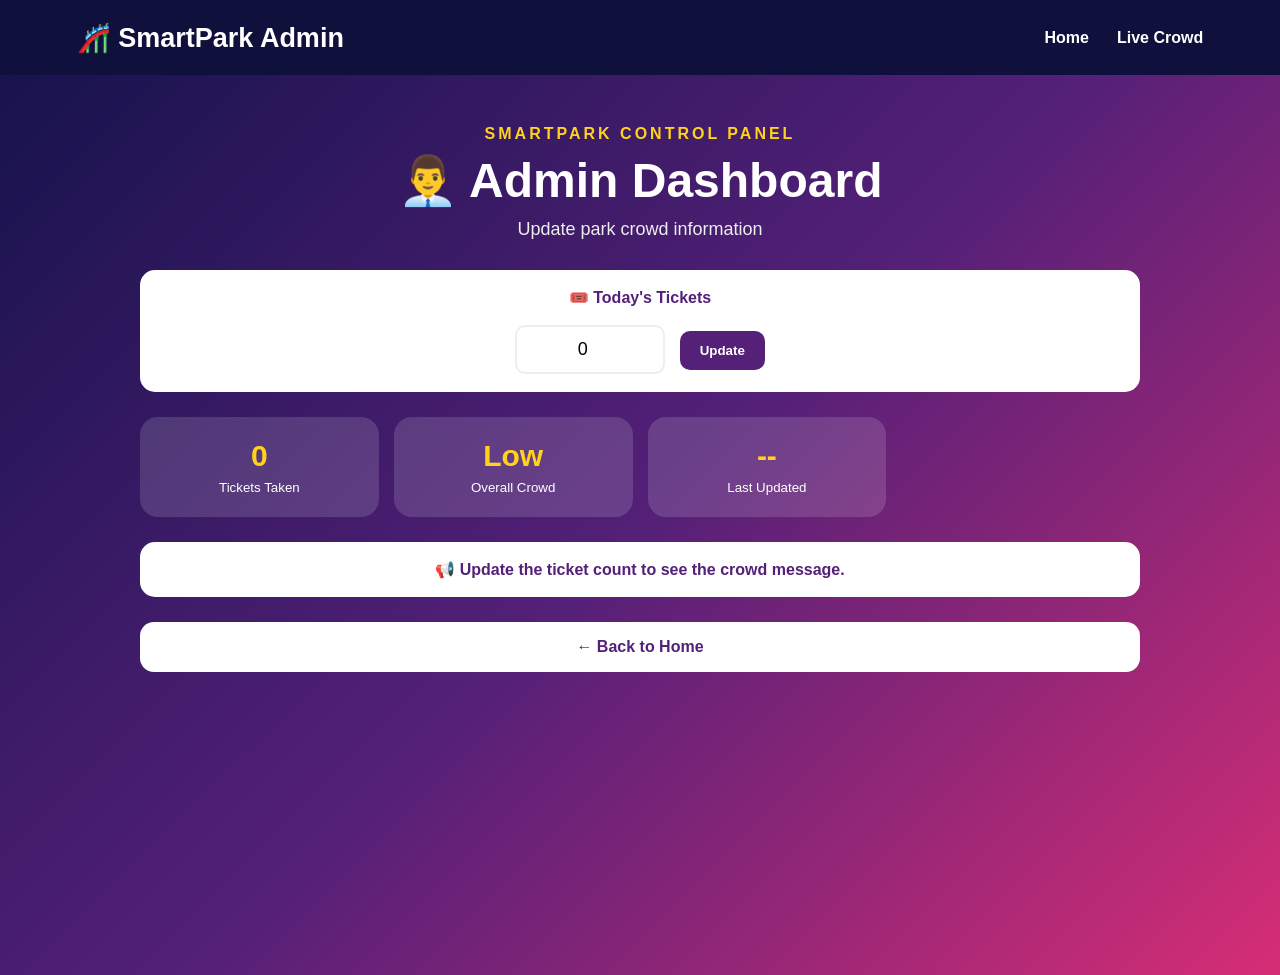
==== admin-dashboard.html @ 9bb9287e "Create admin-dashboard.html" ====
<!DOCTYPE html>
<html lang="en">

<head>
    <meta charset="UTF-8">
    <meta name="viewport" content="width=device-width, initial-scale=1.0">

    <title>Admin Dashboard - SmartPark</title>

    <link rel="stylesheet"
          href="https://vijayaranias16-png.github.io/SmartPark/style.css">
</head>

<body>

<nav class="navbar">

    <div class="logo">🎢 SmartPark Admin</div>

    <div class="nav-links">
        <a href="index.html">Home</a>
        <a href="live-crowd.html">Live Crowd</a>
    </div>

</nav>


<div class="crowd-page">

    <div class="crowd-header">

        <p>SMARTPARK CONTROL PANEL</p>

        <h1>👨‍💼 Admin Dashboard</h1>

        <span>Update park crowd information</span>

    </div>


    <!-- TICKET COUNT -->

    <div class="crowd-message">

        🎟️ Today's Tickets

        <br><br>

        <input
            type="number"
            id="ticketCount"
            value="0"
            min="0"
            style="padding:12px;
                   border-radius:10px;
                   border:2px solid #eee;
                   width:150px;
                   font-size:18px;
                   text-align:center;"
        >

        <button onclick="updateTickets()"
                style="padding:12px 20px;
                       margin-left:10px;
                       border:none;
                       border-radius:10px;
                       background:#542078;
                       color:white;
                       font-weight:bold;
                       cursor:pointer;">
            Update
        </button>

    </div>


    <!-- SUMMARY -->

    <div class="crowd-summary">

        <div class="crowd-box">
            <strong id="tickets">0</strong>
            <small>Tickets Taken</small>
        </div>

        <div class="crowd-box">
            <strong id="crowdLevel">Low</strong>
            <small>Overall Crowd</small>
        </div>

        <div class="crowd-box">
            <strong id="lastUpdated">--</strong>
            <small>Last Updated</small>
        </div>

    </div>


    <!-- MESSAGE -->

    <div class="crowd-message" id="adminMessage">
        📢 Update the ticket count to see the crowd message.
    </div>


    <button class="crowd-back"
            onclick="window.location.href='index.html'">
        ← Back to Home
    </button>

</div>


<script>

function updateTickets() {

    const count =
        Number(document.getElementById("ticketCount").value);

    document.getElementById("tickets").textContent = count;


    let level = "Low";
    let message = "";


    if (count < 100) {

        level = "Low";

        message =
            "🟢 Crowd is low! Visitors can enjoy the park comfortably.";

    }

    else if (count < 250) {

        level = "Medium";

        message =
            "🟡 Crowd is moderate. Visitors should plan their rides smartly.";

    }

    else {

        level = "High";

        message =
            "🔴 Crowd is high! Visitors may experience longer waiting times.";

    }


    document.getElementById("crowdLevel").textContent = level;

    document.getElementById("adminMessage").textContent = message;


    const now = new Date();

    document.getElementById("lastUpdated").textContent =
        now.toLocaleTimeString();


    localStorage.setItem("ticketCount", count);

    localStorage.setItem("crowdLevel", level);

    localStorage.setItem("lastUpdated", now.toLocaleTimeString());

    localStorage.setItem("crowdMessage", message);

}


function loadData() {

    const savedTickets =
        localStorage.getItem("ticketCount");

    const savedLevel =
        localStorage.getItem("crowdLevel");

    const savedTime =
        localStorage.getItem("lastUpdated");

    const savedMessage =
        localStorage.getItem("crowdMessage");


    if (savedTickets !== null) {

        document.getElementById("ticketCount").value =
            savedTickets;

        document.getElementById("tickets").textContent =
            savedTickets;

    }


    if (savedLevel !== null) {

        document.getElementById("crowdLevel").textContent =
            savedLevel;

    }


    if (savedTime !== null) {

        document.getElementById("lastUpdated").textContent =
            savedTime;

    }


    if (savedMessage !== null) {

        document.getElementById("adminMessage").textContent =
            savedMessage;

    }

}


loadData();

</script>

</body>
</html>
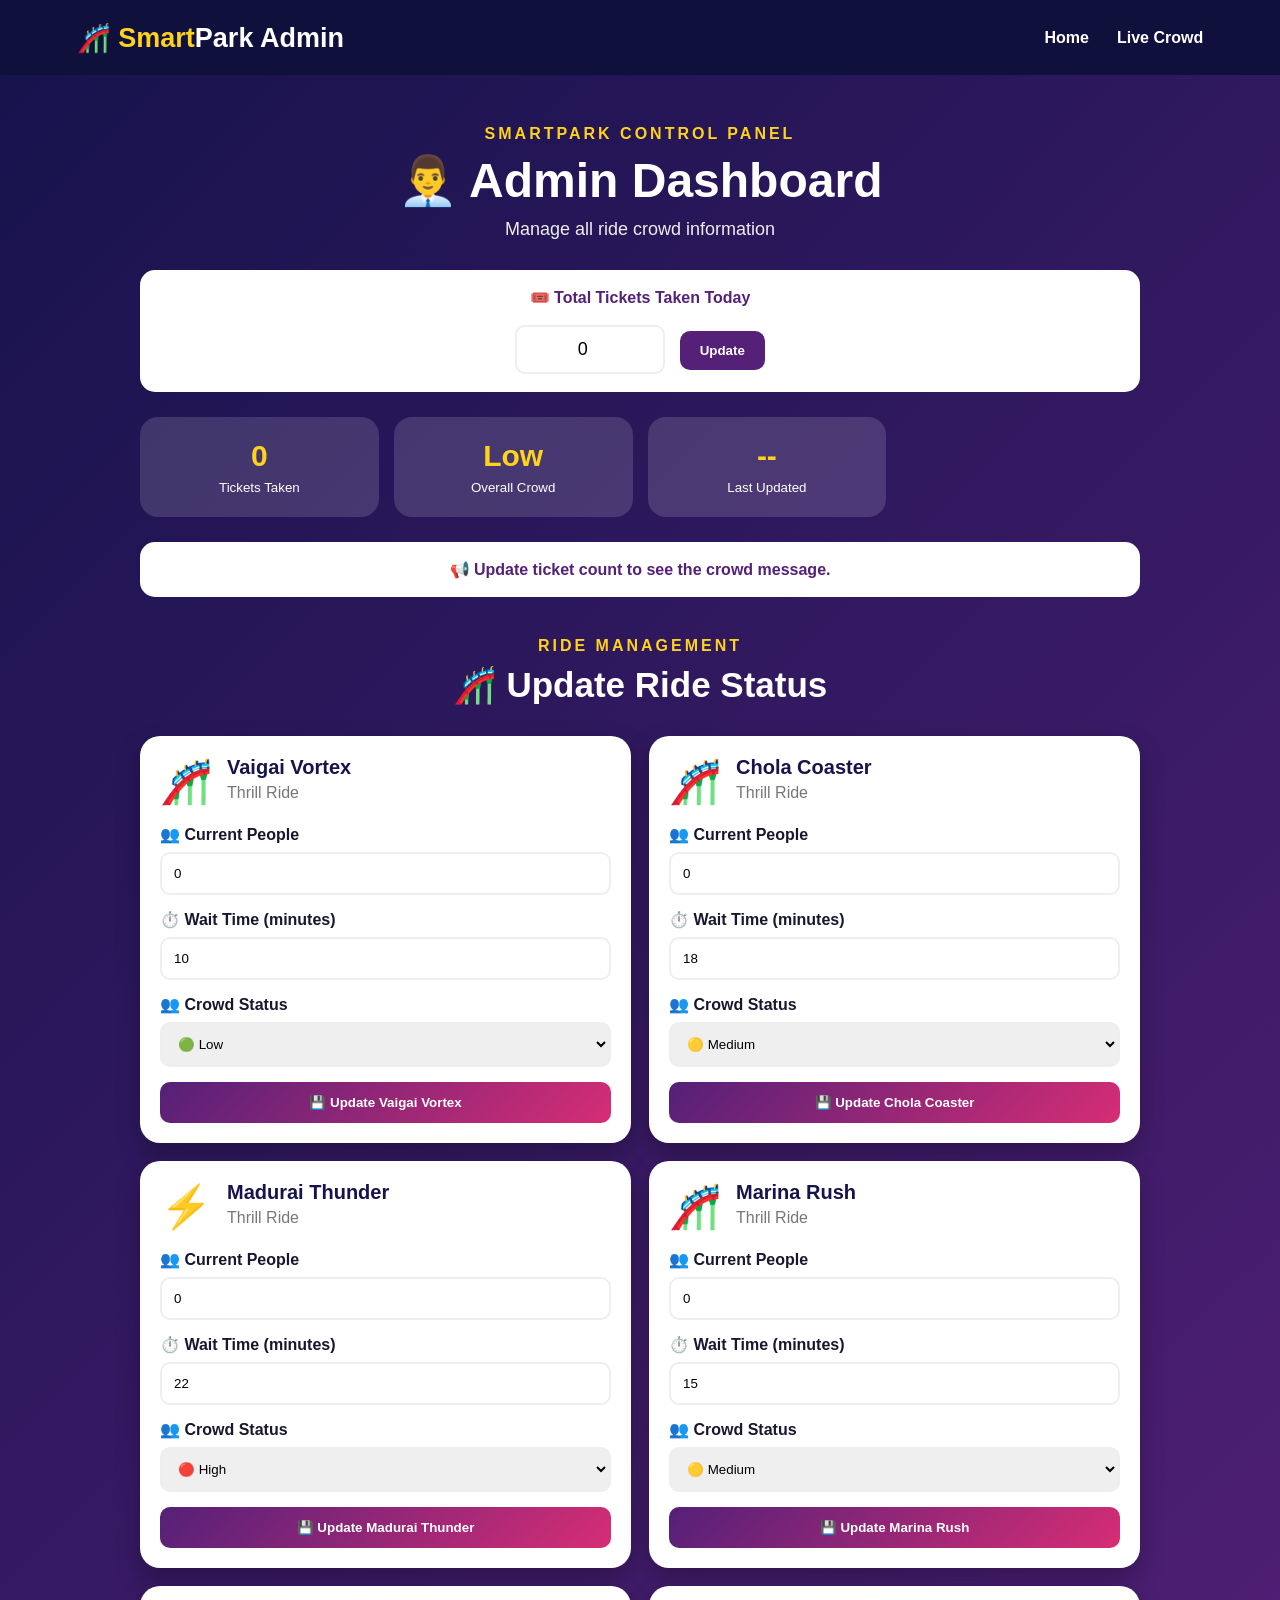
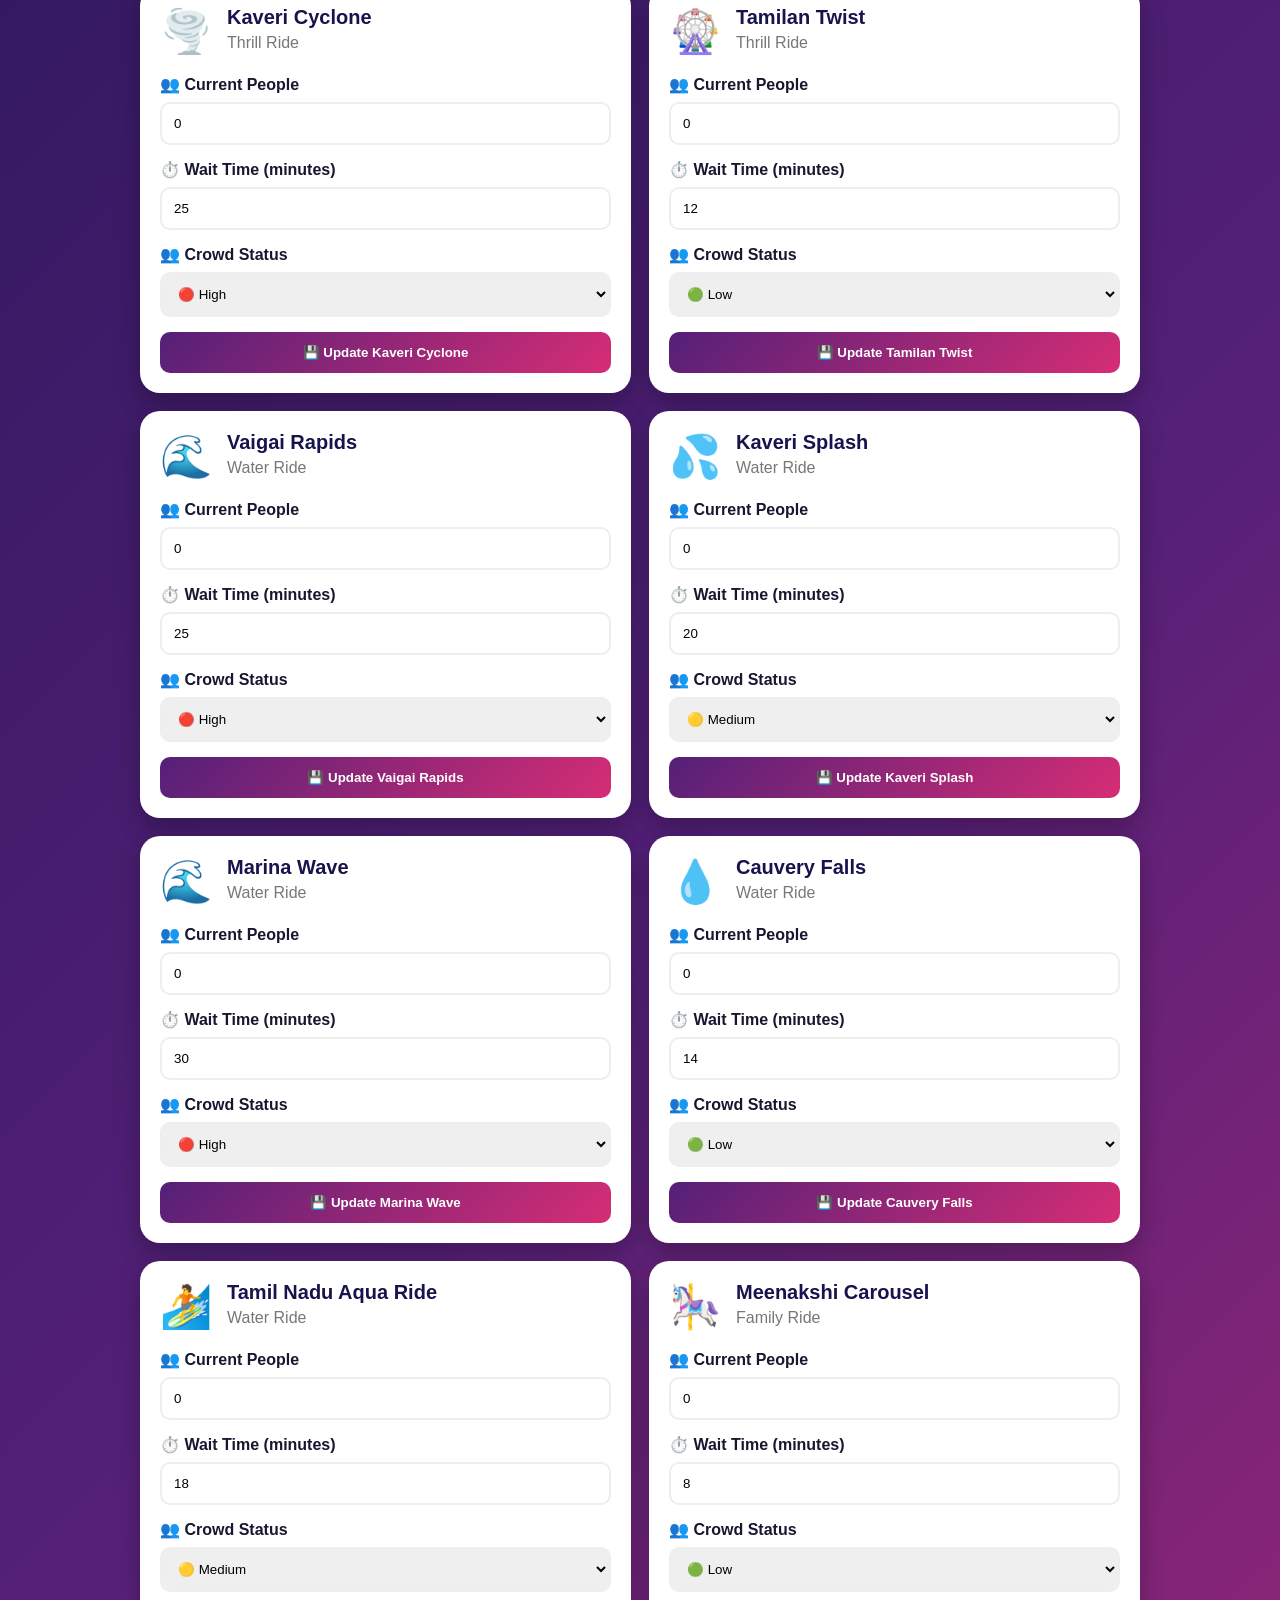
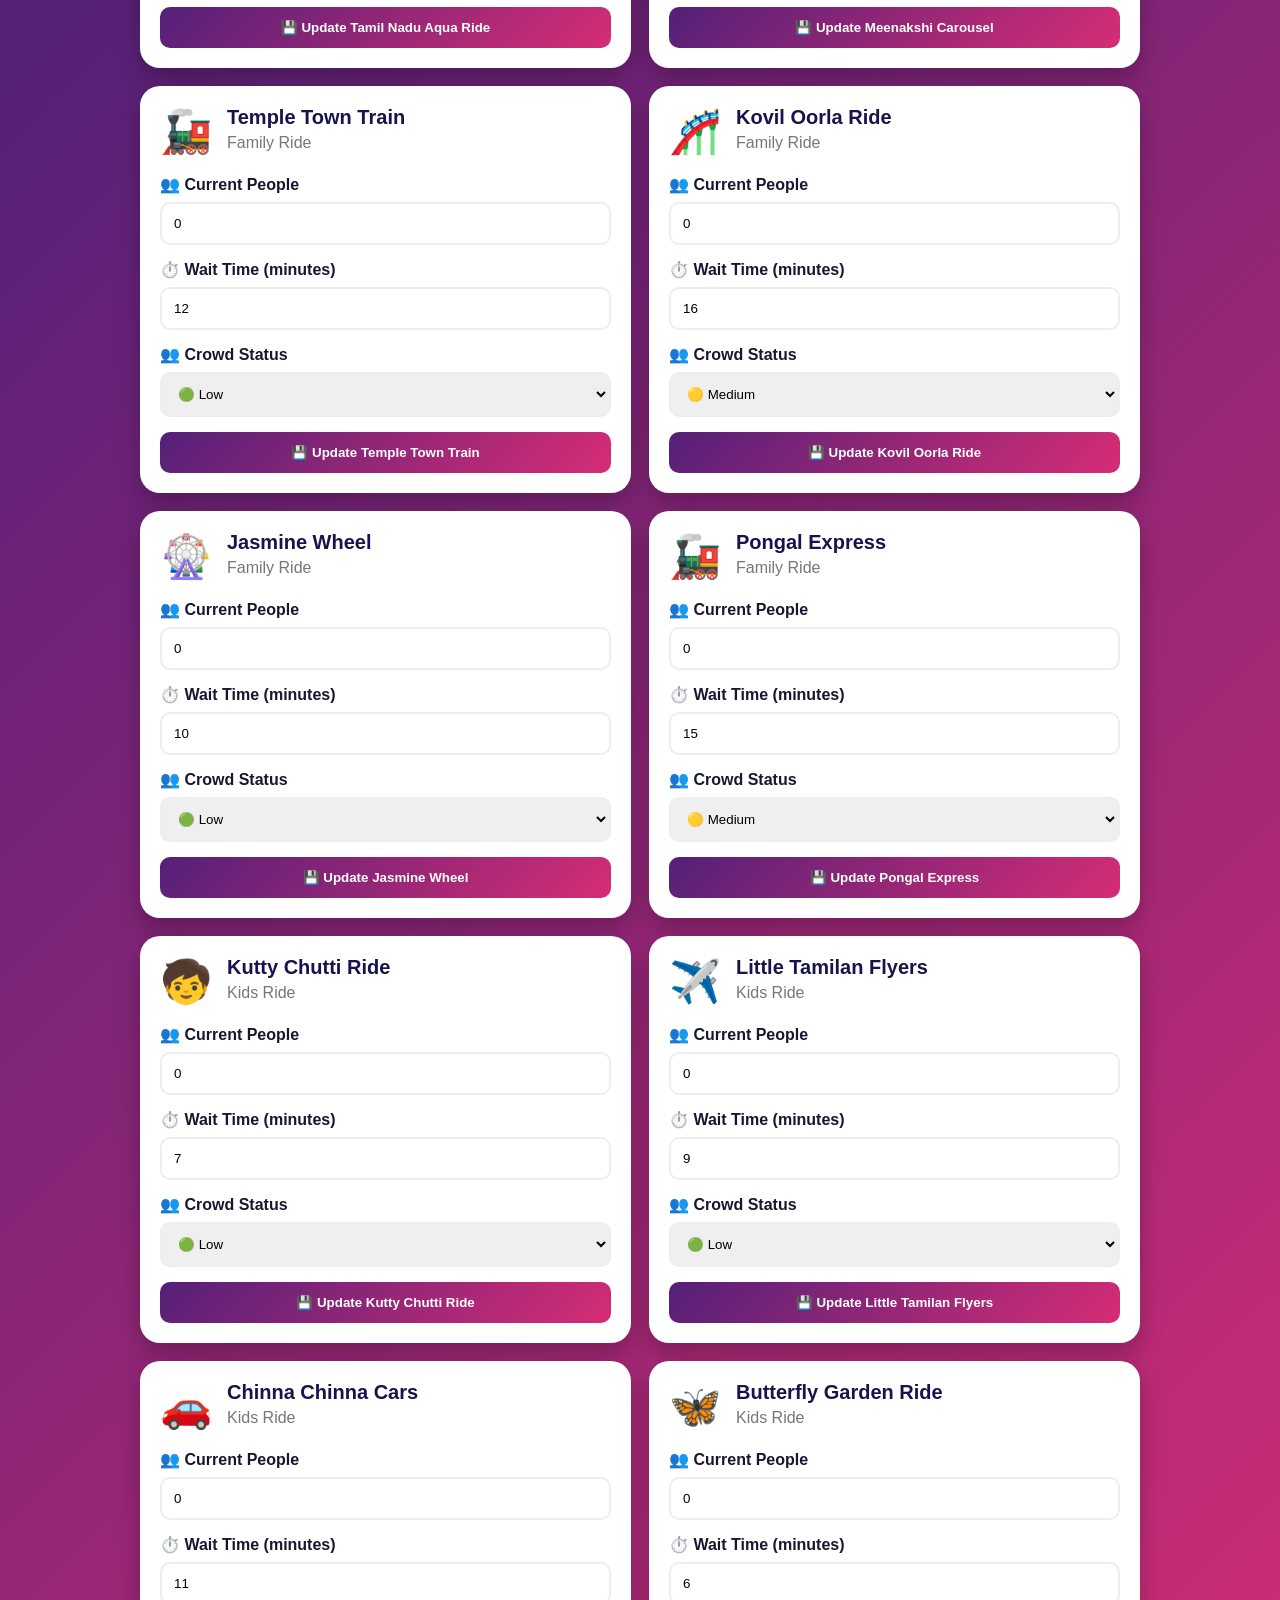
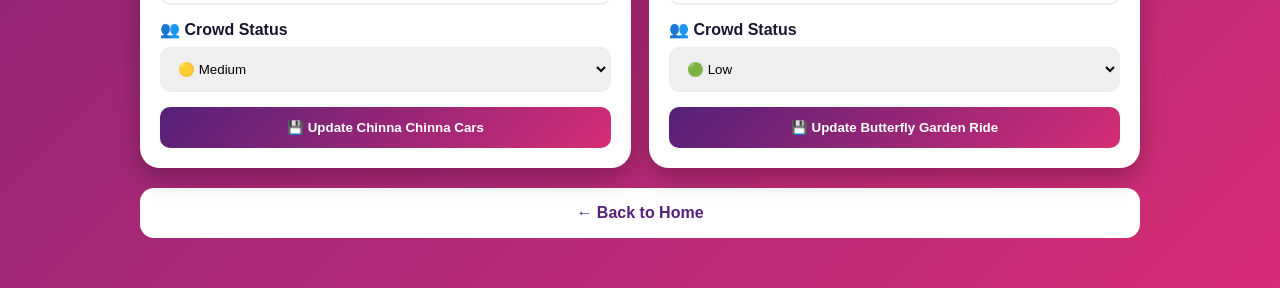
==== commit 7acb163c: "Update admin-dashboard.html" ====
--- a/admin-dashboard.html
+++ b/admin-dashboard.html
@@ -15,7 +15,9 @@
 
 <nav class="navbar">
 
-    <div class="logo">🎢 SmartPark Admin</div>
+    <div class="logo">
+        🎢 <span>Smart</span>Park Admin
+    </div>
 
     <div class="nav-links">
         <a href="index.html">Home</a>
@@ -33,7 +35,7 @@
 
         <h1>👨‍💼 Admin Dashboard</h1>
 
-        <span>Update park crowd information</span>
+        <span>Manage all ride crowd information</span>
 
     </div>
 
@@ -42,7 +44,7 @@
 
     <div class="crowd-message">
 
-        🎟️ Today's Tickets
+        🎟️ Total Tickets Taken Today
 
         <br><br>
 
@@ -51,30 +53,34 @@
             id="ticketCount"
             value="0"
             min="0"
-            style="padding:12px;
-                   border-radius:10px;
-                   border:2px solid #eee;
-                   width:150px;
-                   font-size:18px;
-                   text-align:center;"
+            style="
+                padding:12px;
+                border-radius:10px;
+                border:2px solid #eee;
+                width:150px;
+                font-size:18px;
+                text-align:center;
+            "
         >
 
         <button onclick="updateTickets()"
-                style="padding:12px 20px;
-                       margin-left:10px;
-                       border:none;
-                       border-radius:10px;
-                       background:#542078;
-                       color:white;
-                       font-weight:bold;
-                       cursor:pointer;">
+                style="
+                    padding:12px 20px;
+                    margin-left:10px;
+                    border:none;
+                    border-radius:10px;
+                    background:#542078;
+                    color:white;
+                    font-weight:bold;
+                    cursor:pointer;
+                ">
             Update
         </button>
 
     </div>
 
 
-    <!-- SUMMARY -->
+    <!-- PARK SUMMARY -->
 
     <div class="crowd-summary">
 
@@ -96,11 +102,25 @@
     </div>
 
 
-    <!-- MESSAGE -->
-
     <div class="crowd-message" id="adminMessage">
-        📢 Update the ticket count to see the crowd message.
-    </div>
+        📢 Update ticket count to see the crowd message.
+    </div>
+
+
+    <!-- RIDES -->
+
+    <div class="crowd-header" style="margin-top:40px;">
+
+        <p>RIDE MANAGEMENT</p>
+
+        <h1 style="font-size:35px;">
+            🎢 Update Ride Status
+        </h1>
+
+    </div>
+
+
+    <div class="crowd-grid" id="adminRideGrid"></div>
 
 
     <button class="crowd-back"
@@ -111,17 +131,267 @@
 </div>
 
 
+<script src="park-data.js"></script>
+
 <script>
 
+
+/* ================================
+   DISPLAY ALL RIDES
+================================ */
+
+function loadRides() {
+
+    const grid =
+        document.getElementById("adminRideGrid");
+
+    grid.innerHTML = "";
+
+
+    parkData.rides.forEach(function(ride, index) {
+
+        const saved =
+            JSON.parse(
+                localStorage.getItem("ride_" + ride.id)
+            );
+
+
+        const people =
+            saved ? saved.people : 0;
+
+        const wait =
+            saved ? saved.wait : ride.wait;
+
+        const crowd =
+            saved ? saved.crowd : ride.crowd;
+
+
+        const card =
+            document.createElement("div");
+
+        card.className = "crowd-card";
+
+
+        card.style.display = "block";
+
+
+        card.innerHTML = `
+
+            <div style="
+                display:flex;
+                align-items:center;
+                gap:15px;
+                margin-bottom:18px;
+            ">
+
+                <div class="crowd-icon">
+                    ${ride.icon}
+                </div>
+
+                <div class="crowd-info">
+
+                    <h2>
+                        ${ride.name}
+                    </h2>
+
+                    <p>
+                        ${ride.type} Ride
+                    </p>
+
+                </div>
+
+            </div>
+
+
+            <label style="
+                display:block;
+                margin-bottom:8px;
+                font-weight:bold;
+            ">
+                👥 Current People
+            </label>
+
+
+            <input
+                type="number"
+                id="people_${ride.id}"
+                value="${people}"
+                min="0"
+                style="
+                    width:100%;
+                    padding:12px;
+                    box-sizing:border-box;
+                    border:2px solid #eee;
+                    border-radius:10px;
+                    margin-bottom:15px;
+                "
+            >
+
+
+            <label style="
+                display:block;
+                margin-bottom:8px;
+                font-weight:bold;
+            ">
+                ⏱️ Wait Time (minutes)
+            </label>
+
+
+            <input
+                type="number"
+                id="wait_${ride.id}"
+                value="${wait}"
+                min="0"
+                style="
+                    width:100%;
+                    padding:12px;
+                    box-sizing:border-box;
+                    border:2px solid #eee;
+                    border-radius:10px;
+                    margin-bottom:15px;
+                "
+            >
+
+
+            <label style="
+                display:block;
+                margin-bottom:8px;
+                font-weight:bold;
+            ">
+                👥 Crowd Status
+            </label>
+
+
+            <select
+                id="crowd_${ride.id}"
+                style="
+                    width:100%;
+                    padding:12px;
+                    border:2px solid #eee;
+                    border-radius:10px;
+                    margin-bottom:15px;
+                "
+            >
+
+                <option value="Low"
+                    ${crowd === "Low" ? "selected" : ""}>
+                    🟢 Low
+                </option>
+
+                <option value="Medium"
+                    ${crowd === "Medium" ? "selected" : ""}>
+                    🟡 Medium
+                </option>
+
+                <option value="High"
+                    ${crowd === "High" ? "selected" : ""}>
+                    🔴 High
+                </option>
+
+            </select>
+
+
+            <button
+                onclick="updateRide('${ride.id}')"
+                style="
+                    width:100%;
+                    padding:13px;
+                    border:none;
+                    border-radius:10px;
+                    background:linear-gradient(
+                        135deg,
+                        #542078,
+                        #d62d75
+                    );
+                    color:white;
+                    font-weight:bold;
+                    cursor:pointer;
+                "
+            >
+                💾 Update ${ride.name}
+            </button>
+
+        `;
+
+
+        grid.appendChild(card);
+
+    });
+
+}
+
+
+/* ================================
+   UPDATE RIDE
+================================ */
+
+function updateRide(id) {
+
+    const people =
+        Number(
+            document.getElementById(
+                "people_" + id
+            ).value
+        );
+
+
+    const wait =
+        Number(
+            document.getElementById(
+                "wait_" + id
+            ).value
+        );
+
+
+    const crowd =
+        document.getElementById(
+            "crowd_" + id
+        ).value;
+
+
+    const rideData = {
+
+        people: people,
+
+        wait: wait,
+
+        crowd: crowd
+
+    };
+
+
+    localStorage.setItem(
+        "ride_" + id,
+        JSON.stringify(rideData)
+    );
+
+
+    alert("✅ Ride updated successfully!");
+
+}
+
+
+/* ================================
+   TICKET UPDATE
+================================ */
+
 function updateTickets() {
 
     const count =
-        Number(document.getElementById("ticketCount").value);
-
-    document.getElementById("tickets").textContent = count;
+        Number(
+            document.getElementById(
+                "ticketCount"
+            ).value
+        );
+
+
+    document.getElementById(
+        "tickets"
+    ).textContent = count;
 
 
     let level = "Low";
+
     let message = "";
 
 
@@ -153,81 +423,131 @@
     }
 
 
-    document.getElementById("crowdLevel").textContent = level;
-
-    document.getElementById("adminMessage").textContent = message;
-
-
-    const now = new Date();
-
-    document.getElementById("lastUpdated").textContent =
+    document.getElementById(
+        "crowdLevel"
+    ).textContent = level;
+
+
+    document.getElementById(
+        "adminMessage"
+    ).textContent = message;
+
+
+    const now =
+        new Date();
+
+
+    const time =
         now.toLocaleTimeString();
 
 
-    localStorage.setItem("ticketCount", count);
-
-    localStorage.setItem("crowdLevel", level);
-
-    localStorage.setItem("lastUpdated", now.toLocaleTimeString());
-
-    localStorage.setItem("crowdMessage", message);
+    document.getElementById(
+        "lastUpdated"
+    ).textContent = time;
+
+
+    localStorage.setItem(
+        "ticketCount",
+        count
+    );
+
+
+    localStorage.setItem(
+        "crowdLevel",
+        level
+    );
+
+
+    localStorage.setItem(
+        "lastUpdated",
+        time
+    );
+
+
+    localStorage.setItem(
+        "crowdMessage",
+        message
+    );
 
 }
 
 
-function loadData() {
-
-    const savedTickets =
-        localStorage.getItem("ticketCount");
-
-    const savedLevel =
-        localStorage.getItem("crowdLevel");
-
-    const savedTime =
-        localStorage.getItem("lastUpdated");
-
-    const savedMessage =
-        localStorage.getItem("crowdMessage");
-
-
-    if (savedTickets !== null) {
-
-        document.getElementById("ticketCount").value =
-            savedTickets;
-
-        document.getElementById("tickets").textContent =
-            savedTickets;
-
-    }
-
-
-    if (savedLevel !== null) {
-
-        document.getElementById("crowdLevel").textContent =
-            savedLevel;
-
-    }
-
-
-    if (savedTime !== null) {
-
-        document.getElementById("lastUpdated").textContent =
-            savedTime;
-
-    }
-
-
-    if (savedMessage !== null) {
-
-        document.getElementById("adminMessage").textContent =
-            savedMessage;
+/* ================================
+   LOAD SAVED TICKETS
+================================ */
+
+function loadTicketData() {
+
+    const tickets =
+        localStorage.getItem(
+            "ticketCount"
+        );
+
+
+    const level =
+        localStorage.getItem(
+            "crowdLevel"
+        );
+
+
+    const time =
+        localStorage.getItem(
+            "lastUpdated"
+        );
+
+
+    const message =
+        localStorage.getItem(
+            "crowdMessage"
+        );
+
+
+    if (tickets !== null) {
+
+        document.getElementById(
+            "ticketCount"
+        ).value = tickets;
+
+
+        document.getElementById(
+            "tickets"
+        ).textContent = tickets;
+
+    }
+
+
+    if (level !== null) {
+
+        document.getElementById(
+            "crowdLevel"
+        ).textContent = level;
+
+    }
+
+
+    if (time !== null) {
+
+        document.getElementById(
+            "lastUpdated"
+        ).textContent = time;
+
+    }
+
+
+    if (message !== null) {
+
+        document.getElementById(
+            "adminMessage"
+        ).textContent = message;
 
     }
 
 }
 
 
-loadData();
+loadRides();
+
+loadTicketData();
 
 </script>
 
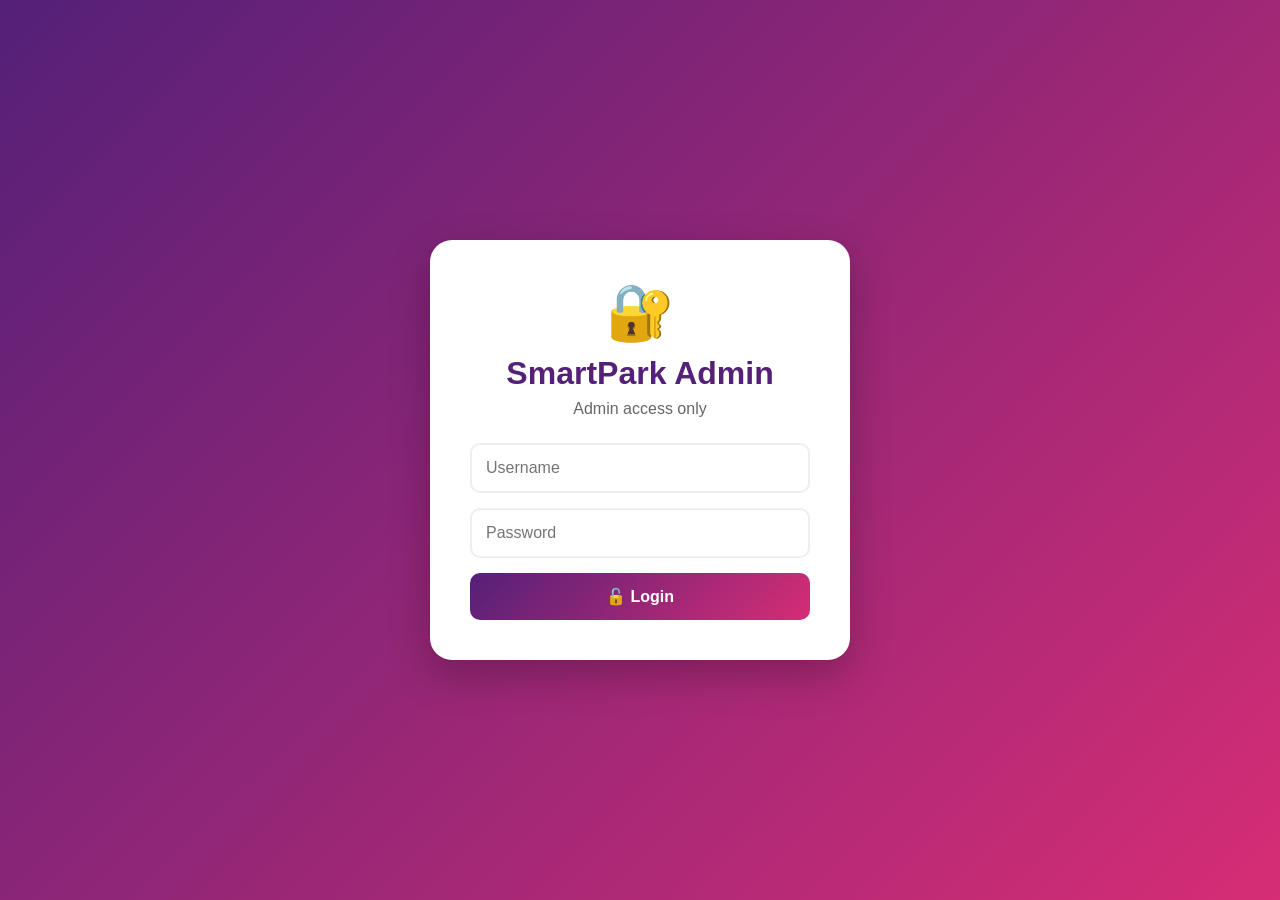
==== commit cfdde4f0: "Update admin-dashboard.html" ====
--- a/admin-dashboard.html
+++ b/admin-dashboard.html
@@ -8,10 +8,156 @@
     <title>Admin Dashboard - SmartPark</title>
 
     <link rel="stylesheet"
-          href="https://vijayaranias16-png.github.io/SmartPark/style.css">
+          href="https://vijayaranias16-png.github.io/SmartPark/style.css?v=16">
+
+    <style>
+
+        /* =========================
+           ADMIN LOGIN
+        ========================= */
+
+        #loginPage {
+            min-height: 100vh;
+            display: flex;
+            justify-content: center;
+            align-items: center;
+            background: linear-gradient(135deg, #542078, #d62d75);
+            padding: 20px;
+            box-sizing: border-box;
+        }
+
+        .login-card {
+            background: white;
+            width: 100%;
+            max-width: 420px;
+            padding: 40px;
+            border-radius: 22px;
+            box-shadow: 0 15px 40px rgba(0,0,0,0.25);
+            text-align: center;
+            box-sizing: border-box;
+        }
+
+        .login-icon {
+            font-size: 55px;
+            margin-bottom: 10px;
+        }
+
+        .login-card h1 {
+            margin-bottom: 8px;
+            color: #542078;
+        }
+
+        .login-card p {
+            color: #666;
+            margin-bottom: 25px;
+        }
+
+        .login-card input {
+            width: 100%;
+            padding: 14px;
+            margin-bottom: 15px;
+            border: 2px solid #eee;
+            border-radius: 10px;
+            box-sizing: border-box;
+            font-size: 16px;
+        }
+
+        .login-card button {
+            width: 100%;
+            padding: 14px;
+            border: none;
+            border-radius: 10px;
+            background: linear-gradient(135deg, #542078, #d62d75);
+            color: white;
+            font-size: 16px;
+            font-weight: bold;
+            cursor: pointer;
+        }
+
+        .login-error {
+            color: #d62d75;
+            font-weight: bold;
+            margin-top: 15px;
+            display: none;
+        }
+
+        /* =========================
+           HIDE ADMIN UNTIL LOGIN
+        ========================= */
+
+        #adminPage {
+            display: none;
+        }
+
+        .logout-btn {
+            margin-left: 10px;
+            padding: 8px 14px;
+            border: none;
+            border-radius: 8px;
+            background: #d62d75;
+            color: white;
+            font-weight: bold;
+            cursor: pointer;
+        }
+
+    </style>
+
 </head>
 
 <body>
+
+
+<!-- ==================================================
+     ADMIN LOGIN PAGE
+================================================== -->
+
+<div id="loginPage">
+
+    <div class="login-card">
+
+        <div class="login-icon">
+            🔐
+        </div>
+
+        <h1>SmartPark Admin</h1>
+
+        <p>Admin access only</p>
+
+        <input
+            type="text"
+            id="adminUsername"
+            placeholder="Username"
+        >
+
+        <input
+            type="password"
+            id="adminPassword"
+            placeholder="Password"
+        >
+
+        <button onclick="adminLogin()">
+            🔓 Login
+        </button>
+
+        <div
+            id="loginError"
+            class="login-error"
+        >
+            ❌ Invalid username or password
+        </div>
+
+    </div>
+
+</div>
+
+
+
+<!-- ==================================================
+     ADMIN DASHBOARD
+================================================== -->
+
+<div id="adminPage">
+
 
 <nav class="navbar">
 
@@ -20,27 +166,56 @@
     </div>
 
     <div class="nav-links">
-        <a href="index.html">Home</a>
-        <a href="live-crowd.html">Live Crowd</a>
+
+        <a href="index.html">
+            Home
+        </a>
+
+        <a href="live-crowd.html">
+            Live Crowd
+        </a>
+
+        <button
+            class="logout-btn"
+            onclick="adminLogout()"
+        >
+            Logout
+        </button>
+
     </div>
 
 </nav>
 
 
+
 <div class="crowd-page">
 
+
+    <!-- =========================
+         HEADER
+    ========================= -->
+
     <div class="crowd-header">
 
-        <p>SMARTPARK CONTROL PANEL</p>
-
-        <h1>👨‍💼 Admin Dashboard</h1>
-
-        <span>Manage all ride crowd information</span>
+        <p>
+            SMARTPARK CONTROL PANEL
+        </p>
+
+        <h1>
+            👨‍💼 Admin Dashboard
+        </h1>
+
+        <span>
+            Manage all ride crowd information
+        </span>
 
     </div>
 
 
-    <!-- TICKET COUNT -->
+
+    <!-- =========================
+         TICKET COUNT
+    ========================= -->
 
     <div class="crowd-message">
 
@@ -63,55 +238,95 @@
             "
         >
 
-        <button onclick="updateTickets()"
-                style="
-                    padding:12px 20px;
-                    margin-left:10px;
-                    border:none;
-                    border-radius:10px;
-                    background:#542078;
-                    color:white;
-                    font-weight:bold;
-                    cursor:pointer;
-                ">
+        <button
+            onclick="updateTickets()"
+            style="
+                padding:12px 20px;
+                margin-left:10px;
+                border:none;
+                border-radius:10px;
+                background:#542078;
+                color:white;
+                font-weight:bold;
+                cursor:pointer;
+            "
+        >
             Update
         </button>
 
     </div>
 
 
-    <!-- PARK SUMMARY -->
+
+    <!-- =========================
+         PARK SUMMARY
+    ========================= -->
 
     <div class="crowd-summary">
 
         <div class="crowd-box">
-            <strong id="tickets">0</strong>
-            <small>Tickets Taken</small>
+
+            <strong id="tickets">
+                0
+            </strong>
+
+            <small>
+                Tickets Taken
+            </small>
+
         </div>
 
+
         <div class="crowd-box">
-            <strong id="crowdLevel">Low</strong>
-            <small>Overall Crowd</small>
+
+            <strong id="crowdLevel">
+                Low
+            </strong>
+
+            <small>
+                Overall Crowd
+            </small>
+
         </div>
 
+
         <div class="crowd-box">
-            <strong id="lastUpdated">--</strong>
-            <small>Last Updated</small>
+
+            <strong id="lastUpdated">
+                --
+            </strong>
+
+            <small>
+                Last Updated
+            </small>
+
         </div>
 
     </div>
 
 
-    <div class="crowd-message" id="adminMessage">
+
+    <div
+        class="crowd-message"
+        id="adminMessage"
+    >
         📢 Update ticket count to see the crowd message.
     </div>
 
 
-    <!-- RIDES -->
-
-    <div class="crowd-header" style="margin-top:40px;">
-
-        <p>RIDE MANAGEMENT</p>
+
+    <!-- =========================
+         RIDES
+    ========================= -->
+
+    <div
+        class="crowd-header"
+        style="margin-top:40px;"
+    >
+
+        <p>
+            RIDE MANAGEMENT
+        </p>
 
         <h1 style="font-size:35px;">
             🎢 Update Ride Status
@@ -120,210 +335,382 @@
     </div>
 
 
-    <div class="crowd-grid" id="adminRideGrid"></div>
-
-
-    <button class="crowd-back"
-            onclick="window.location.href='index.html'">
+
+    <div
+        class="crowd-grid"
+        id="adminRideGrid"
+    ></div>
+
+
+
+    <button
+        class="crowd-back"
+        onclick="window.location.href='index.html'"
+    >
         ← Back to Home
     </button>
 
+
 </div>
 
+</div>
+
+
+
+<!-- ==================================================
+     PARK DATA
+================================================== -->
 
 <script src="park-data.js"></script>
 
+
 <script>
 
-
-/* ================================
+/* ==================================================
+   ADMIN LOGIN
+================================================== */
+
+function adminLogin() {
+
+    const username =
+        document.getElementById(
+            "adminUsername"
+        ).value.trim();
+
+    const password =
+        document.getElementById(
+            "adminPassword"
+        ).value;
+
+
+    /*
+       DEMO ADMIN CREDENTIALS
+    */
+
+    if (
+        username === "admin" &&
+        password === "smartpark123"
+    ) {
+
+        sessionStorage.setItem(
+            "adminLoggedIn",
+            "true"
+        );
+
+        document.getElementById(
+            "loginPage"
+        ).style.display = "none";
+
+        document.getElementById(
+            "adminPage"
+        ).style.display = "block";
+
+
+        loadRides();
+
+        loadTicketData();
+
+    }
+
+    else {
+
+        document.getElementById(
+            "loginError"
+        ).style.display = "block";
+
+    }
+
+}
+
+
+/* ==================================================
+   CHECK LOGIN
+================================================== */
+
+function checkAdminLogin() {
+
+    const loggedIn =
+        sessionStorage.getItem(
+            "adminLoggedIn"
+        );
+
+
+    if (loggedIn === "true") {
+
+        document.getElementById(
+            "loginPage"
+        ).style.display = "none";
+
+        document.getElementById(
+            "adminPage"
+        ).style.display = "block";
+
+    }
+
+    else {
+
+        document.getElementById(
+            "loginPage"
+        ).style.display = "flex";
+
+        document.getElementById(
+            "adminPage"
+        ).style.display = "none";
+
+    }
+
+}
+
+
+/* ==================================================
+   LOGOUT
+================================================== */
+
+function adminLogout() {
+
+    sessionStorage.removeItem(
+        "adminLoggedIn"
+    );
+
+    location.reload();
+
+}
+
+
+/* ==================================================
    DISPLAY ALL RIDES
-================================ */
+================================================== */
 
 function loadRides() {
 
     const grid =
-        document.getElementById("adminRideGrid");
+        document.getElementById(
+            "adminRideGrid"
+        );
+
 
     grid.innerHTML = "";
 
 
-    parkData.rides.forEach(function(ride, index) {
-
-        const saved =
-            JSON.parse(
-                localStorage.getItem("ride_" + ride.id)
-            );
-
-
-        const people =
-            saved ? saved.people : 0;
-
-        const wait =
-            saved ? saved.wait : ride.wait;
-
-        const crowd =
-            saved ? saved.crowd : ride.crowd;
-
-
-        const card =
-            document.createElement("div");
-
-        card.className = "crowd-card";
-
-
-        card.style.display = "block";
-
-
-        card.innerHTML = `
-
-            <div style="
-                display:flex;
-                align-items:center;
-                gap:15px;
-                margin-bottom:18px;
-            ">
-
-                <div class="crowd-icon">
-                    ${ride.icon}
+    if (
+        !window.parkData ||
+        !Array.isArray(window.parkData.rides)
+    ) {
+
+        grid.innerHTML =
+            "<p>❌ Ride data not available.</p>";
+
+        return;
+
+    }
+
+
+    window.parkData.rides.forEach(
+        function(ride) {
+
+
+            const saved =
+                JSON.parse(
+                    localStorage.getItem(
+                        "ride_" + ride.id
+                    )
+                );
+
+
+            const people =
+                saved
+                    ? saved.people
+                    : 0;
+
+
+            const wait =
+                saved
+                    ? saved.wait
+                    : ride.wait;
+
+
+            const crowd =
+                saved
+                    ? saved.crowd
+                    : ride.crowd;
+
+
+            const card =
+                document.createElement(
+                    "div"
+                );
+
+
+            card.className =
+                "crowd-card";
+
+
+            card.style.display =
+                "block";
+
+
+            card.innerHTML = `
+
+                <div style="
+                    display:flex;
+                    align-items:center;
+                    gap:15px;
+                    margin-bottom:18px;
+                ">
+
+                    <div class="crowd-icon">
+                        ${ride.icon}
+                    </div>
+
+                    <div class="crowd-info">
+
+                        <h2>
+                            ${ride.name}
+                        </h2>
+
+                        <p>
+                            ${ride.type} Ride
+                        </p>
+
+                    </div>
+
                 </div>
 
-                <div class="crowd-info">
-
-                    <h2>
-                        ${ride.name}
-                    </h2>
-
-                    <p>
-                        ${ride.type} Ride
-                    </p>
-
-                </div>
-
-            </div>
-
-
-            <label style="
-                display:block;
-                margin-bottom:8px;
-                font-weight:bold;
-            ">
-                👥 Current People
-            </label>
-
-
-            <input
-                type="number"
-                id="people_${ride.id}"
-                value="${people}"
-                min="0"
-                style="
-                    width:100%;
-                    padding:12px;
-                    box-sizing:border-box;
-                    border:2px solid #eee;
-                    border-radius:10px;
-                    margin-bottom:15px;
-                "
-            >
-
-
-            <label style="
-                display:block;
-                margin-bottom:8px;
-                font-weight:bold;
-            ">
-                ⏱️ Wait Time (minutes)
-            </label>
-
-
-            <input
-                type="number"
-                id="wait_${ride.id}"
-                value="${wait}"
-                min="0"
-                style="
-                    width:100%;
-                    padding:12px;
-                    box-sizing:border-box;
-                    border:2px solid #eee;
-                    border-radius:10px;
-                    margin-bottom:15px;
-                "
-            >
-
-
-            <label style="
-                display:block;
-                margin-bottom:8px;
-                font-weight:bold;
-            ">
-                👥 Crowd Status
-            </label>
-
-
-            <select
-                id="crowd_${ride.id}"
-                style="
-                    width:100%;
-                    padding:12px;
-                    border:2px solid #eee;
-                    border-radius:10px;
-                    margin-bottom:15px;
-                "
-            >
-
-                <option value="Low"
-                    ${crowd === "Low" ? "selected" : ""}>
-                    🟢 Low
-                </option>
-
-                <option value="Medium"
-                    ${crowd === "Medium" ? "selected" : ""}>
-                    🟡 Medium
-                </option>
-
-                <option value="High"
-                    ${crowd === "High" ? "selected" : ""}>
-                    🔴 High
-                </option>
-
-            </select>
-
-
-            <button
-                onclick="updateRide('${ride.id}')"
-                style="
-                    width:100%;
-                    padding:13px;
-                    border:none;
-                    border-radius:10px;
-                    background:linear-gradient(
-                        135deg,
-                        #542078,
-                        #d62d75
-                    );
-                    color:white;
+
+                <label style="
+                    display:block;
+                    margin-bottom:8px;
                     font-weight:bold;
-                    cursor:pointer;
-                "
-            >
-                💾 Update ${ride.name}
-            </button>
-
-        `;
-
-
-        grid.appendChild(card);
-
-    });
+                ">
+                    👥 Current People
+                </label>
+
+
+                <input
+                    type="number"
+                    id="people_${ride.id}"
+                    value="${people}"
+                    min="0"
+                    style="
+                        width:100%;
+                        padding:12px;
+                        box-sizing:border-box;
+                        border:2px solid #eee;
+                        border-radius:10px;
+                        margin-bottom:15px;
+                    "
+                >
+
+
+                <label style="
+                    display:block;
+                    margin-bottom:8px;
+                    font-weight:bold;
+                ">
+                    ⏱️ Wait Time (minutes)
+                </label>
+
+
+                <input
+                    type="number"
+                    id="wait_${ride.id}"
+                    value="${wait}"
+                    min="0"
+                    style="
+                        width:100%;
+                        padding:12px;
+                        box-sizing:border-box;
+                        border:2px solid #eee;
+                        border-radius:10px;
+                        margin-bottom:15px;
+                    "
+                >
+
+
+                <label style="
+                    display:block;
+                    margin-bottom:8px;
+                    font-weight:bold;
+                ">
+                    👥 Crowd Status
+                </label>
+
+
+                <select
+                    id="crowd_${ride.id}"
+                    style="
+                        width:100%;
+                        padding:12px;
+                        border:2px solid #eee;
+                        border-radius:10px;
+                        margin-bottom:15px;
+                    "
+                >
+
+                    <option
+                        value="Low"
+                        ${crowd === "Low"
+                            ? "selected"
+                            : ""}
+                    >
+                        🟢 Low
+                    </option>
+
+                    <option
+                        value="Medium"
+                        ${crowd === "Medium"
+                            ? "selected"
+                            : ""}
+                    >
+                        🟡 Medium
+                    </option>
+
+                    <option
+                        value="High"
+                        ${crowd === "High"
+                            ? "selected"
+                            : ""}
+                    >
+                        🔴 High
+                    </option>
+
+                </select>
+
+
+                <button
+                    onclick="updateRide('${ride.id}')"
+                    style="
+                        width:100%;
+                        padding:13px;
+                        border:none;
+                        border-radius:10px;
+                        background:linear-gradient(
+                            135deg,
+                            #542078,
+                            #d62d75
+                        );
+                        color:white;
+                        font-weight:bold;
+                        cursor:pointer;
+                    "
+                >
+                    💾 Update ${ride.name}
+                </button>
+
+            `;
+
+
+            grid.appendChild(card);
+
+        }
+    );
 
 }
 
 
-/* ================================
+/* ==================================================
    UPDATE RIDE
-================================ */
+================================================== */
 
 function updateRide(id) {
 
@@ -366,14 +753,16 @@
     );
 
 
-    alert("✅ Ride updated successfully!");
+    alert(
+        "✅ Ride updated successfully!"
+    );
 
 }
 
 
-/* ================================
+/* ==================================================
    TICKET UPDATE
-================================ */
+================================================== */
 
 function updateTickets() {
 
@@ -472,9 +861,9 @@
 }
 
 
-/* ================================
+/* ==================================================
    LOAD SAVED TICKETS
-================================ */
+================================================== */
 
 function loadTicketData() {
 
@@ -545,9 +934,11 @@
 }
 
 
-loadRides();
-
-loadTicketData();
+/* ==================================================
+   START
+================================================== */
+
+checkAdminLogin();
 
 </script>
 
